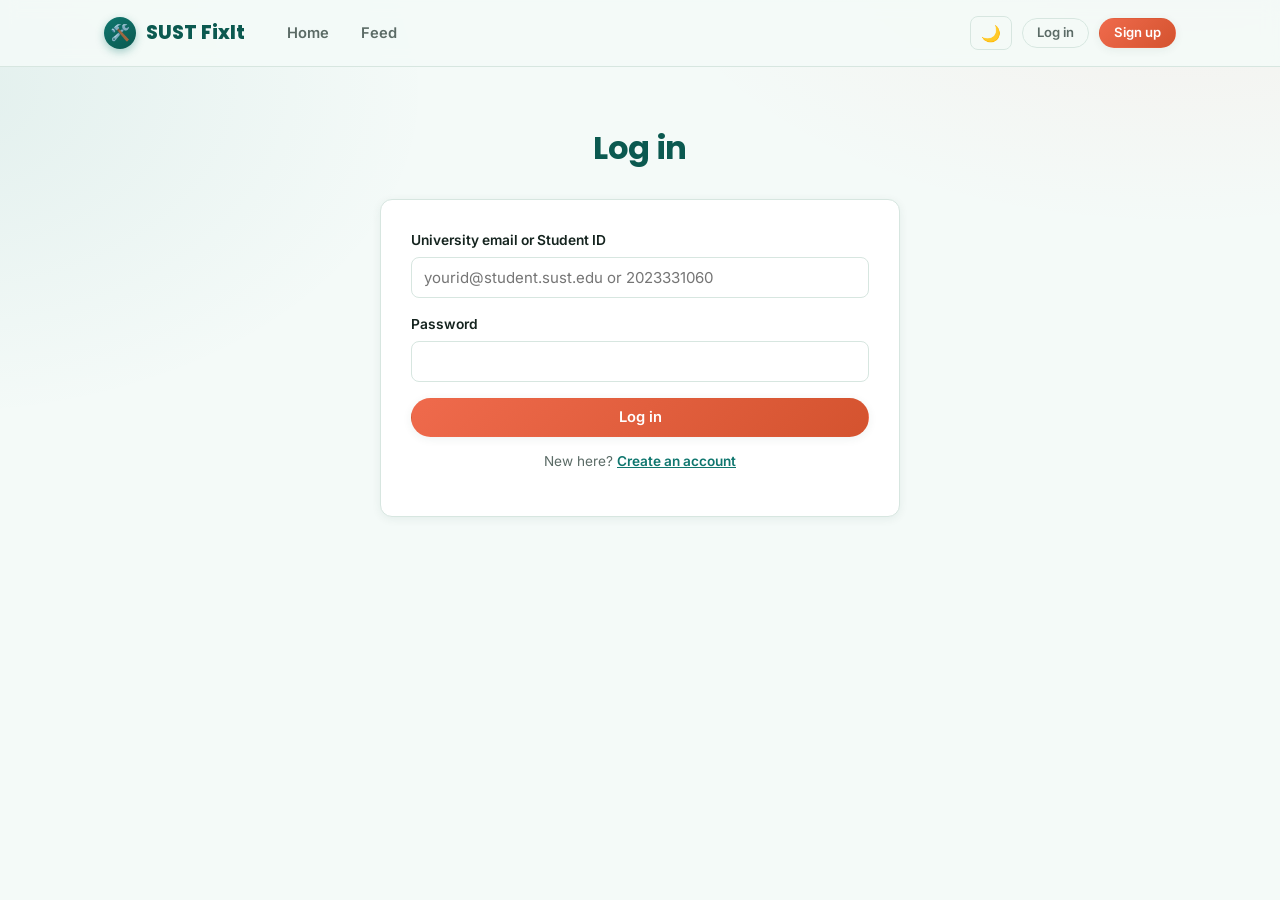
==== frontend/admin.html @ 03e31d09 "Initial commit: SUST FixIt" ====
<!doctype html>
<html lang="en">
<head>
<meta charset="utf-8">
<meta name="viewport" content="width=device-width, initial-scale=1">
<title>Admin Command Center — SUST FixIt</title>
<link rel="stylesheet" href="css/style.css">
</head>
<body>
<header class="topbar"><div id="nav-slot"></div></header>

<div class="wrap" style="padding-top:32px">
  <div class="section-head"><h2>Admin Command Center & Incident Analytics</h2></div>

  <div class="kpis" id="kpis">
    <div class="cell"><div class="n">—</div><div class="l">Total Incidents</div></div>
    <div class="cell"><div class="n">—</div><div class="l">Reported (New)</div></div>
    <div class="cell"><div class="n">—</div><div class="l">Verified</div></div>
    <div class="cell"><div class="n">—</div><div class="l">In Progress</div></div>
    <div class="cell"><div class="n">—</div><div class="l">Resolved</div></div>
  </div>

  <!-- Recharts-Style Interactive Analytics Grid -->
  <div style="display:grid; grid-template-columns:repeat(auto-fit, minmax(320px, 1fr)); gap:18px; margin-bottom:26px;">
    <!-- Category Breakdown Chart -->
    <div style="background:var(--white); border:1px solid var(--line); border-radius:var(--radius); padding:20px; box-shadow:var(--shadow);">
      <h3 style="margin:0 0 14px; font-size:1rem; color:var(--teal-deep);">📊 Incident Distribution by Category</h3>
      <div id="chart-cat-container" style="display:flex; align-items:center; gap:20px; flex-wrap:wrap;">
        <svg id="donut-chart" width="130" height="130" viewBox="0 0 42 42" style="transform:rotate(-90deg);"></svg>
        <div id="donut-legend" style="flex:1; display:flex; flex-direction:column; gap:6px; font-size:0.82rem;"></div>
      </div>
    </div>

    <!-- Status Pipeline & Resolution Velocity -->
    <div style="background:var(--white); border:1px solid var(--line); border-radius:var(--radius); padding:20px; box-shadow:var(--shadow);">
      <h3 style="margin:0 0 14px; font-size:1rem; color:var(--teal-deep);">⚡ Incident Resolution Pipeline</h3>
      <div id="pipeline-bars" style="display:flex; flex-direction:column; gap:12px; font-size:0.84rem;"></div>
    </div>
  </div>

  <div class="filters">
    <select id="f-status">
      <option value="">All statuses</option>
      <option value="reported">Reported</option>
      <option value="verified">Verified</option>
      <option value="in_progress">In progress</option>
      <option value="resolved">Resolved</option>
    </select>
    <select id="f-sort">
      <option value="priority">Sort: Highest priority 🔥</option>
      <option value="upvotes">Sort: Most upvoted ▲</option>
      <option value="new">Sort: Newest 🕒</option>
    </select>
    <input type="text" id="f-q" placeholder="Search title, asset tag, or room…">
  </div>

  <div class="table-wrap">
    <table>
      <thead><tr>
        <th>Problem & Severity</th><th>Facility & Tag</th><th>Category</th><th>Priority</th><th>Upvotes</th><th>Status</th><th>Reported</th><th>Action</th>
      </tr></thead>
      <tbody id="tbody"><tr><td colspan="8">Loading incidents…</td></tr></tbody>
    </table>
  </div>
</div>

<div class="modal-backdrop hidden" id="modal">
  <div class="modal">
    <h3 id="modal-title">Update Incident Status</h3>
    <p class="hint" id="modal-hint"></p>
    <form id="modal-form">
      <div class="field">
        <label for="modal-status">New status</label>
        <select id="modal-status">
          <option value="verified">Verified</option>
          <option value="in_progress">In progress</option>
          <option value="resolved">Resolved</option>
        </select>
      </div>
      <div class="field" id="photo-field">
        <label for="modal-photo">After resolution photo (optional)</label>
        <input type="file" id="modal-photo" accept="image/png,image/jpeg,image/gif,image/webp">
      </div>
      <div id="modal-alert"></div>
      <div style="display:flex; gap:10px">
        <button type="button" class="btn btn-ghost btn-block" id="modal-cancel">Cancel</button>
        <button type="submit" class="btn btn-primary btn-block">Save Status</button>
      </div>
    </form>
  </div>
</div>

<script src="js/api.js"></script>
<script src="js/feed-card.js"></script>
<script>
requireAdmin();
renderNav('admin.html');

let currentReportId = null;

async function loadKpis(){
  const s = await API.get('/api/stats');
  const cells = document.querySelectorAll('#kpis .n');
  cells[0].textContent = s.total;
  cells[1].textContent = s.by_status.reported || 0;
  cells[2].textContent = s.by_status.verified || 0;
  cells[3].textContent = s.by_status.in_progress || 0;
  cells[4].textContent = s.by_status.resolved || 0;

  // Donut chart calculation
  const donut = document.getElementById('donut-chart');
  const legend = document.getElementById('donut-legend');
  const catColors = {
    'Electrical': '#d9a017',
    'Furniture': '#a9713f',
    'Plumbing': '#1f9ea0',
    'Infrastructure': '#6f7680',
    'Cleanliness': '#3fa772'
  };

  let totalCats = 0;
  for (const k in s.by_category) totalCats += s.by_category[k];
  if (totalCats === 0) totalCats = 1;

  let offset = 0;
  let circlesHtml = '<circle cx="21" cy="21" r="15.915" fill="transparent" stroke="var(--paper-2)" stroke-width="6"/>';
  let legendHtml = '';

  for (const c in s.by_category) {
    const count = s.by_category[c] || 0;
    const pct = Math.round((count / totalCats) * 100);
    const color = catColors[c] || '#0f766e';
    if (count > 0) {
      circlesHtml += `<circle cx="21" cy="21" r="15.915" fill="transparent" stroke="${color}" stroke-width="6" stroke-dasharray="${pct} ${100 - pct}" stroke-dashoffset="${100 - offset}"/>`;
      offset += pct;
    }
    legendHtml += `
      <div style="display:flex; justify-content:space-between; align-items:center;">
        <span style="display:flex; align-items:center; gap:6px;">
          <span style="width:10px; height:10px; border-radius:50%; background:${color};"></span>
          ${escapeHtml(c)}
        </span>
        <b>${count} (${pct}%)</b>
      </div>`;
  }
  donut.innerHTML = circlesHtml;
  legend.innerHTML = legendHtml;

  // Pipeline bars
  const pipe = document.getElementById('pipeline-bars');
  const pipeSteps = [
    { label: 'Reported (Pending)', count: s.by_status.reported || 0, color: 'var(--st-reported)' },
    { label: 'Verified', count: s.by_status.verified || 0, color: 'var(--st-verified)' },
    { label: 'In Progress (SLA Active)', count: s.by_status.in_progress || 0, color: 'var(--st-progress)' },
    { label: 'Resolved (Closed)', count: s.by_status.resolved || 0, color: 'var(--st-resolved)' },
  ];
  const maxPipe = Math.max(...pipeSteps.map(p => p.count), 1);
  pipe.innerHTML = pipeSteps.map(p => `
    <div>
      <div style="display:flex; justify-content:space-between; margin-bottom:4px;">
        <span>${p.label}</span>
        <b>${p.count}</b>
      </div>
      <div style="height:9px; border-radius:4px; background:var(--paper-2); overflow:hidden;">
        <div style="height:100%; width:${Math.round((p.count / maxPipe) * 100)}%; background:${p.color}; border-radius:4px; transition:width .4s ease;"></div>
      </div>
    </div>
  `).join('');
}

function row(r){
  const pri = r.priority_score || 0;
  const priClass = pri >= 100 ? 'pri-high' : pri >= 50 ? 'pri-med' : 'pri-normal';
  const sevBadge = r.severity === 'CRITICAL'
    ? '<span class="badge-severity sev-critical">🚨 CRIT</span>'
    : r.severity === 'HIGH'
    ? '<span class="badge-severity sev-high">⚠️ HIGH</span>'
    : '';

  return `<tr data-id="${r.id}">
    <td class="title-cell">
      <div style="display:flex; align-items:center; gap:6px; flex-wrap:wrap;">
        ${sevBadge}
        <span>${escapeHtml(r.title)}</span>
      </div>
      <div class="hint">${escapeHtml(r.location)}</div>
    </td>
    <td>
      <div><b>${escapeHtml(r.building)}</b></div>
      <span class="asset-tag" style="font-size:0.68rem;">${escapeHtml(r.asset_tag || ('SUST-ID-' + r.id))}</span>
    </td>
    <td><span class="cat-chip-sm" style="--cat-color:${categoryMeta(r.category).color}">${categoryMeta(r.category).icon} ${escapeHtml(r.category)}</span></td>
    <td><span class="badge-priority ${priClass}">🔥 ${pri}</span></td>
    <td><strong>${r.upvote_count}</strong></td>
    <td><span class="status-${r.status}">${STATUS_LABEL[r.status]}</span></td>
    <td>${timeAgo(r.created_at)}</td>
    <td>
      <div style="display:flex; gap:6px; align-items:center;">
        <button class="btn btn-sm btn-ghost" onclick="openIssueModal(${r.id})">Details</button>
        ${r.status === 'resolved' ? '<span class="hint">Resolved</span>' : `<button class="btn btn-sm btn-primary" data-open="${r.id}">Update</button>`}
      </div>
    </td>
  </tr>`;
}

async function loadTable(){
  const tbody = document.getElementById('tbody');
  const params = new URLSearchParams({
    sort: document.getElementById('f-sort').value,
    limit: 50,
  });
  const status = document.getElementById('f-status').value;
  const q = document.getElementById('f-q').value.trim();
  if (status) params.set('status', status);
  if (q) params.set('q', q);
  try {
    const { reports } = await API.get('/api/reports?' + params.toString());
    tbody.innerHTML = reports.length ? reports.map(row).join('') : '<tr><td colspan="8">No incident reports match.</td></tr>';
    tbody.querySelectorAll('[data-open]').forEach(btn =>
      btn.addEventListener('click', () => openModal(btn.dataset.open)));
  } catch (e) {
    tbody.innerHTML = `<tr><td colspan="8">Could not load: ${escapeHtml(e.message)}</td></tr>`;
  }
}

function openModal(id){
  currentReportId = id;
  document.getElementById('modal-alert').innerHTML = '';
  document.getElementById('modal-photo').value = '';
  document.getElementById('modal-status').value = 'verified';
  togglePhotoField();
  document.getElementById('modal').classList.remove('hidden');
}
function closeModal(){ document.getElementById('modal').classList.add('hidden'); currentReportId = null; }
document.getElementById('modal-cancel').addEventListener('click', closeModal);

function togglePhotoField(){
  const isResolve = document.getElementById('modal-status').value === 'resolved';
  document.getElementById('modal-hint').textContent = isResolve
    ? 'Upload proof that maintenance fixed this asset. Students see this as the official "After Photo".'
    : 'Move this incident report to the next operational triage stage.';
  document.getElementById('photo-field').style.display = isResolve ? 'block' : 'none';
}
document.getElementById('modal-status').addEventListener('change', togglePhotoField);

document.getElementById('modal-form').addEventListener('submit', async (e) => {
  e.preventDefault();
  const status = document.getElementById('modal-status').value;
  const file = document.getElementById('modal-photo').files[0];
  const alertSlot = document.getElementById('modal-alert');
  const fd = new FormData();
  fd.set('status', status);
  if (file) fd.set('resolved_image', file);
  try {
    await API.postForm(`/api/admin/reports/${currentReportId}/status`, fd, 'PATCH');
    closeModal();
    loadTable();
    loadKpis();
    showToast('Status updated to ' + STATUS_LABEL[status], 'success');
  } catch (err) {
    alertSlot.innerHTML = `<div class="alert alert-error">${escapeHtml(err.message)}</div>`;
  }
});

['f-status','f-sort'].forEach(id => document.getElementById(id).addEventListener('change', loadTable));
let qTimer;
document.getElementById('f-q').addEventListener('input', () => { clearTimeout(qTimer); qTimer = setTimeout(loadTable, 350); });

loadKpis();
loadTable();
</script>
</body>
</html>
---- frontend/css/style.css ----
/* ============================================================
   SUST FixIt — visual identity ("Campus Fresh")
   A warmer, rounder refresh: deep teal for trust and structure,
   a coral accent for action, and a soft mint-tinted paper
   background so the whole site feels alive rather than official
   paperwork. Category colour-coding is a first-class idea here —
   every report carries its category's colour and icon wherever
   it appears, so the feed reads at a glance before you read a
   single word.
   Typeface: Poppins for headings (round, friendly, modern) +
   Inter for body/UI text.
   ============================================================ */

@import url('https://fonts.googleapis.com/css2?family=Poppins:wght@500;600;700;800&family=Inter:wght@400;500;600;700&display=swap');

:root{
  --ink:        #15241f;
  --paper:      #f4faf8;
  --paper-2:    #e8f3ef;
  --line:       #d7e6e0;
  --muted:      #5b6b66;
  --teal:       #0f766e;
  --teal-deep:  #0b5950;
  --teal-pale:  #e3f3f0;
  --coral:      #ef6a4c;
  --coral-deep: #d4532f;
  --white:      #ffffff;

  /* status colours — distinct from category colours below */
  --st-reported: #e2583b;
  --st-verified: #2f6fed;
  --st-progress: #cf8a1a;
  --st-resolved: #1f9d6e;

  /* category colours + icons, mirrored in js/api.js CATEGORY_META */
  --cat-electrical: #d9a017;
  --cat-furniture:  #a9713f;
  --cat-plumbing:   #1f9ea0;
  --cat-infra:      #6f7680;
  --cat-clean:      #3fa772;

  --font-head: 'Poppins', 'Segoe UI', sans-serif;
  --font-body: 'Inter', 'Segoe UI', sans-serif;

  --radius: 12px;
  --radius-sm: 8px;
  --shadow: 0 2px 10px rgba(15,70,62,.07);
  --shadow-lift: 0 14px 28px rgba(15,70,62,.14);
}

*,*::before,*::after{ box-sizing:border-box; }
html{ scroll-behavior:smooth; }
body{
  margin:0;
  background:
    radial-gradient(900px 500px at 92% -8%, rgba(239,106,76,.07), transparent 60%),
    radial-gradient(900px 600px at -5% 10%, rgba(15,118,110,.08), transparent 55%),
    var(--paper);
  color:var(--ink);
  font-family:var(--font-body);
  font-size:16px;
  line-height:1.55;
  -webkit-font-smoothing:antialiased;
  min-height:100vh;
}
h1,h2,h3,h4{
  font-family:var(--font-head);
  margin:0 0 .4em;
  font-weight:700;
  letter-spacing:-0.01em;
  color:var(--ink);
}
a{ color:inherit; }
button{ font-family:inherit; }
img{ max-width:100%; display:block; }

.wrap{ max-width:1120px; margin:0 auto; padding:0 24px; }

/* ---------- topbar ---------- */
.topbar{
  position:sticky; top:0; z-index:40;
  background:rgba(244,250,248,.92); backdrop-filter:blur(8px);
  border-bottom:1px solid var(--line);
}
.topbar .wrap{
  display:flex; align-items:center; gap:28px;
  height:66px;
}
.brand{
  display:flex; align-items:center; gap:10px;
  font-family:var(--font-head); font-weight:800; font-size:1.18rem;
  text-decoration:none; white-space:nowrap; color:var(--teal-deep);
}
.brand .mark{
  width:32px; height:32px; border-radius:50%;
  background:linear-gradient(145deg, var(--teal), var(--teal-deep));
  display:flex; align-items:center; justify-content:center;
  font-size:16px; box-shadow:0 3px 8px rgba(15,118,110,.35);
}
.nav{ display:flex; gap:4px; flex:1; }
.nav a{
  text-decoration:none; font-weight:600; font-size:.92rem;
  color:var(--muted); padding:8px 14px; border-radius:20px;
  transition:background .12s ease, color .12s ease;
}
.nav a.active, .nav a:hover{ color:var(--teal-deep); background:var(--teal-pale); }
.nav-right{ display:flex; align-items:center; gap:10px; }
.user-chip{
  font-size:.85rem; color:var(--muted); padding:6px 10px;
}
.user-chip b{ color:var(--ink); }

/* ---------- buttons ---------- */
.btn{
  display:inline-flex; align-items:center; justify-content:center; gap:8px;
  border:1.5px solid transparent; border-radius:30px;
  background:var(--white); color:var(--ink);
  font-weight:600; font-size:.92rem; padding:11px 20px;
  cursor:pointer; text-decoration:none; line-height:1;
  transition:transform .1s ease, box-shadow .15s ease;
  box-shadow:var(--shadow);
}
.btn:hover{ transform:translateY(-1px); box-shadow:var(--shadow-lift); }
.btn:active{ transform:translateY(0); }
.btn:disabled{ opacity:.5; cursor:not-allowed; transform:none; box-shadow:none; }
.btn-primary{ background:linear-gradient(135deg, var(--coral), var(--coral-deep)); color:var(--white); }
.btn-amber{ background:linear-gradient(135deg, var(--coral), var(--coral-deep)); color:var(--white); }
.btn-danger{ background:var(--white); color:var(--st-reported); border-color:#f3cfc4; }
.btn-ghost{ background:transparent; border-color:var(--line); color:var(--muted); box-shadow:none; }
.btn-ghost:hover{ background:var(--white); }
.btn-sm{ padding:7px 14px; font-size:.82rem; }
.btn-block{ width:100%; }

/* ---------- hero ---------- */
.hero{
  position:relative; overflow:hidden;
  background:linear-gradient(180deg, var(--teal-pale) 0%, var(--paper) 100%);
  padding:68px 0 52px;
}
.hero::before{
  content:""; position:absolute; top:-120px; right:-80px; width:360px; height:360px;
  border-radius:50%; background:radial-gradient(circle, rgba(239,106,76,.18), transparent 70%);
}
.hero .wrap{ position:relative; display:grid; grid-template-columns:1.2fr .8fr; gap:40px; align-items:end; }
.hero h1{
  font-size:clamp(2.2rem, 4vw, 3.2rem);
  line-height:1.08; color:var(--teal-deep);
}
.hero .kicker{
  display:inline-block; font-family:var(--font-head); font-weight:600;
  font-size:.78rem; letter-spacing:.04em; color:var(--coral-deep);
  background:var(--white); border:1px solid #fbd9cc; border-radius:20px;
  padding:6px 14px; margin-bottom:18px;
}
.hero p.lede{ font-size:1.07rem; color:var(--muted); max-width:46ch; margin:14px 0 28px; }
.hero .cta-row{ display:flex; gap:12px; flex-wrap:wrap; }
.hero-stats{
  display:grid; grid-template-columns:1fr 1fr; gap:14px;
}
.hero-stats .cell{
  background:var(--white); border-radius:var(--radius); padding:20px 18px;
  box-shadow:var(--shadow); border:1px solid var(--line);
}
.hero-stats .cell .n{ font-family:var(--font-head); font-size:2.1rem; font-weight:800; color:var(--teal-deep); }
.hero-stats .cell .l{ font-size:.78rem; color:var(--muted); text-transform:uppercase; letter-spacing:.04em; margin-top:2px; }

@media (max-width:760px){
  .hero .wrap{ grid-template-columns:1fr; }
}

/* ---------- section headings ---------- */
.section-head{
  display:flex; align-items:center; justify-content:space-between; gap:16px;
  flex-wrap:wrap; margin:40px 0 18px;
}
.section-head h2{ font-size:1.35rem; color:var(--teal-deep); }

/* ---------- category browse (landing page) ---------- */
.cat-grid{
  display:grid; grid-template-columns:repeat(auto-fit, minmax(150px,1fr));
  gap:14px;
}
.cat-tile{
  display:flex; flex-direction:column; align-items:flex-start; gap:8px;
  background:var(--white); border:1px solid var(--line); border-radius:var(--radius);
  padding:18px 16px; text-decoration:none; color:var(--ink);
  border-top:4px solid var(--cat-color, var(--teal));
  box-shadow:var(--shadow); transition:transform .12s ease, box-shadow .12s ease;
}
.cat-tile:hover{ transform:translateY(-3px); box-shadow:var(--shadow-lift); }
.cat-tile .ic{ font-size:1.6rem; }
.cat-tile .name{ font-weight:700; font-size:.95rem; }
.cat-tile .count{ font-size:.78rem; color:var(--muted); }

/* ---------- category pills (feed quick filter) ---------- */
.cat-pills{ display:flex; gap:8px; flex-wrap:wrap; margin-bottom:18px; }
.cat-pill{
  display:inline-flex; align-items:center; gap:6px;
  border:1.5px solid var(--line); border-radius:30px; background:var(--white);
  padding:7px 14px; font-size:.85rem; font-weight:600; color:var(--muted);
  cursor:pointer; text-decoration:none; transition:all .12s ease;
}
.cat-pill .ic{ font-size:1em; }
.cat-pill:hover{ border-color:var(--cat-color, var(--teal)); color:var(--ink); }
.cat-pill.active{
  background:var(--cat-color, var(--teal)); border-color:var(--cat-color, var(--teal)); color:var(--white);
}

/* ---------- filter bar ---------- */
.filters{
  display:flex; gap:10px; flex-wrap:wrap; align-items:center;
  padding:14px 16px; border-radius:var(--radius);
  background:var(--white); border:1px solid var(--line);
  margin-bottom:22px; box-shadow:var(--shadow);
}
.filters select, .filters input[type=text]{
  border:1.5px solid var(--line); border-radius:var(--radius-sm);
  padding:8px 10px; font-size:.86rem; background:var(--paper); color:var(--ink);
}
.filters input[type=text]{ min-width:200px; flex:1; }
.filters .spacer{ flex:1; }

/* ---------- report cards ---------- */
.report-grid{
  display:grid; grid-template-columns:repeat(auto-fill, minmax(280px,1fr));
  gap:20px;
}
.card{
  background:var(--white); border:1px solid var(--line); border-radius:var(--radius);
  overflow:hidden; display:flex; flex-direction:column;
  box-shadow:var(--shadow);
  border-left:4px solid var(--cat-color, var(--teal));
  transition:transform .15s ease, box-shadow .15s ease;
}
.card:hover{ transform:translateY(-3px); box-shadow:var(--shadow-lift); }
.card .thumb{
  aspect-ratio:16/10; background:var(--paper-2) center/cover no-repeat;
  position:relative;
}
.card .thumb.thumb-empty{
  display:flex; align-items:center; justify-content:center;
  background:linear-gradient(145deg, var(--cat-color-pale, var(--teal-pale)), var(--paper-2));
}
.thumb-empty-inner{
  display:flex; flex-direction:column; align-items:center; gap:6px;
  color:var(--muted); font-size:.78rem; font-weight:600;
}
.thumb-empty-inner .ic{ font-size:2.1rem; line-height:1; }
.card .thumb .status-tag{
  position:absolute; top:10px; left:10px;
  font-family:var(--font-head); font-size:.68rem; font-weight:700;
  text-transform:uppercase; letter-spacing:.03em;
  padding:5px 11px; border-radius:20px;
  background:var(--white); box-shadow:0 1px 4px rgba(0,0,0,.12);
}
.card .body{ padding:14px 16px 16px; display:flex; flex-direction:column; gap:6px; flex:1; }
.card h3{ font-size:1.02rem; line-height:1.3; }
.card .meta{
  font-size:.8rem; color:var(--muted); display:flex; gap:6px; flex-wrap:wrap; align-items:center;
}
.card .meta .cat-chip{
  display:inline-flex; align-items:center; gap:4px; font-weight:700; color:var(--cat-color, var(--teal));
}
.card .meta .dot::before{ content:"•"; margin:0 4px; opacity:.6; }
.card .desc{ font-size:.86rem; color:var(--muted); flex:1; }
.card .foot{
  display:flex; align-items:center; justify-content:space-between; gap:10px;
  margin-top:8px; padding-top:10px; border-top:1px dashed var(--line);
}
.upvote-btn{
  display:flex; align-items:center; gap:6px;
  border:1.5px solid var(--line); border-radius:20px; background:var(--white);
  padding:6px 13px; font-weight:700; font-size:.85rem; cursor:pointer;
  color:var(--ink); transition:all .12s ease;
}
.upvote-btn .tri{ font-size:.75em; color:var(--teal); }
.upvote-btn.voted{ background:var(--coral); border-color:var(--coral); color:var(--white); }
.upvote-btn.voted .tri{ color:var(--white); }
.upvote-btn:disabled{ opacity:.55; cursor:not-allowed; }

/* status colours (shared) */
.status-reported     { color:var(--st-reported); }
.status-verified      { color:var(--st-verified); }
.status-in_progress   { color:var(--st-progress); }
.status-resolved      { color:var(--st-resolved); }
.tag-reported     { color:var(--st-reported); }
.tag-verified     { color:var(--st-verified); }
.tag-in_progress  { color:var(--st-progress); }
.tag-resolved     { color:var(--st-resolved); }

/* ---------- empty state ---------- */
.empty{
  text-align:center; padding:60px 20px; color:var(--muted);
  border:1.5px dashed var(--line); border-radius:var(--radius); background:var(--white);
}

/* ---------- forms ---------- */
.panel{
  background:var(--white); border:1px solid var(--line); border-radius:var(--radius);
  padding:30px; max-width:520px; margin:0 auto; box-shadow:var(--shadow);
}
.panel.wide{ max-width:720px; }
.field{ margin-bottom:16px; }
.field label{ display:block; font-weight:600; font-size:.86rem; margin-bottom:6px; }
.field .hint{ font-size:.78rem; color:var(--muted); margin-top:4px; }
.field input[type=text], .field input[type=email], .field input[type=password],
.field textarea, .field select{
  width:100%; border:1.5px solid var(--line); border-radius:var(--radius-sm);
  padding:10px 12px; font-size:.94rem; background:var(--white); color:var(--ink);
  font-family:inherit;
}
.field input:focus, .field textarea:focus, .field select:focus{
  outline:2px solid var(--teal); outline-offset:1px; border-color:var(--teal);
}
.field textarea{ resize:vertical; min-height:100px; }
.grid-2{ display:grid; grid-template-columns:1fr 1fr; gap:14px; }
@media (max-width:560px){ .grid-2{ grid-template-columns:1fr; } }

.dropzone{
  border:2px dashed var(--line); border-radius:var(--radius);
  padding:22px; text-align:center; cursor:pointer; background:var(--paper);
}
.dropzone.has-file{ border-style:solid; border-color:var(--teal); background:var(--teal-pale); }
.dropzone img{ max-height:180px; margin:0 auto 10px; border:1px solid var(--line); border-radius:var(--radius-sm); }
.dropzone .cta{ font-weight:600; color:var(--teal-deep); }
.dropzone input{ display:none; }

.checkline{ display:flex; align-items:center; gap:8px; font-size:.88rem; }

.alert{
  border:1.5px solid transparent; border-radius:var(--radius-sm);
  padding:11px 15px; font-size:.88rem; margin-bottom:16px;
}
.alert-error{ background:#fdeae4; border-color:#f6c3ae; color:var(--coral-deep); }
.alert-ok{ background:#e3f6ec; border-color:#a9e2c4; color:var(--st-resolved); }
.alert-info{ background:var(--teal-pale); color:var(--teal-deep); }

.similar-box{
  border:1.5px dashed var(--coral); border-radius:var(--radius);
  background:#fef4ef; padding:14px 16px; margin-bottom:16px; font-size:.86rem;
}
.similar-box .row{ display:flex; justify-content:space-between; align-items:center; gap:10px; padding:7px 0; }
.similar-box .row + .row{ border-top:1px solid #f6ddcd; }

/* ---------- dashboard/timeline ---------- */
.timeline{ display:flex; gap:0; margin:12px 0; }
.timeline .step{
  flex:1; text-align:center; font-size:.72rem; font-weight:700; text-transform:uppercase;
  letter-spacing:.03em; color:var(--line); position:relative; padding-top:20px;
}
.timeline .step::before{
  content:""; position:absolute; top:5px; left:50%; transform:translateX(-50%);
  width:11px; height:11px; border-radius:50%; background:var(--white); border:2px solid var(--line);
}
.timeline .step.done{ color:var(--teal-deep); }
.timeline .step.done::before{ background:var(--teal); border-color:var(--teal); }
.timeline .step::after{
  content:""; position:absolute; top:10px; left:calc(50% + 8px); right:calc(-50% + 8px);
  height:2px; background:var(--line);
}
.timeline .step:last-child::after{ display:none; }
.timeline .step.done::after{ background:var(--teal); }

/* ---------- admin table ---------- */
.table-wrap{ overflow-x:auto; border:1px solid var(--line); border-radius:var(--radius); background:var(--white); box-shadow:var(--shadow); }
table{ width:100%; border-collapse:collapse; font-size:.88rem; background:var(--white); }
th,td{ text-align:left; padding:11px 14px; border-bottom:1px solid var(--line); white-space:nowrap; }
th{ font-family:var(--font-head); font-size:.72rem; text-transform:uppercase; letter-spacing:.03em; color:var(--muted); background:var(--paper-2); }
tr:last-child td{ border-bottom:none; }
td.title-cell{ white-space:normal; max-width:260px; font-weight:600; }
.cat-chip-sm{ display:inline-flex; align-items:center; gap:5px; font-weight:600; color:var(--cat-color, var(--teal)); }
.kpis{ display:grid; grid-template-columns:repeat(auto-fit,minmax(140px,1fr)); gap:14px; margin-bottom:26px; }
.kpis .cell{ background:var(--white); border:1px solid var(--line); border-radius:var(--radius); padding:18px; box-shadow:var(--shadow); }
.kpis .n{ font-family:var(--font-head); font-size:1.8rem; font-weight:800; color:var(--teal-deep); }
.kpis .l{ font-size:.75rem; color:var(--muted); text-transform:uppercase; }

footer.site{
  margin-top:64px; padding:30px 0; border-top:1px solid var(--line);
  color:var(--teal-deep); font-size:.92rem; font-weight:600; text-align:center;
  background:var(--teal-pale);
}

.center-page{ padding:56px 0 80px; }
.page-title{ text-align:center; margin-bottom:26px; color:var(--teal-deep); }
.small-link{ font-size:.85rem; text-align:center; margin-top:14px; color:var(--muted); }
.small-link a{ font-weight:600; text-decoration:underline; color:var(--teal); }

.modal-backdrop{
  position:fixed; inset:0; background:rgba(21,36,31,.5); z-index:100;
  display:flex; align-items:center; justify-content:center; padding:20px;
}
.modal{ background:var(--white); border:1px solid var(--line); border-radius:var(--radius); padding:26px; max-width:480px; width:100%; box-shadow:var(--shadow-lift); }
.hidden{ display:none !important; }

/* ---------- Toast notifications ---------- */
.toast-container{
  position:fixed; bottom:24px; right:24px; z-index:999;
  display:flex; flex-direction:column; gap:10px; pointer-events:none;
}
.toast{
  background:var(--ink); color:var(--white); border-radius:var(--radius-sm);
  padding:12px 18px; font-size:.9rem; font-weight:500;
  box-shadow:var(--shadow-lift); display:flex; align-items:center; gap:10px;
  transform:translateY(20px); opacity:0; transition:all .25s cubic-bezier(.16,1,.3,1);
  pointer-events:auto; max-width:360px;
}
.toast.show{ transform:translateY(0); opacity:1; }
.toast-success{ background:#105c54; border-left:4px solid #1f9d6e; }
.toast-error{ background:#471913; border-left:4px solid var(--coral); }
.toast-info{ background:#1c2d28; border-left:4px solid var(--teal); }
.toast-ic{ font-weight:700; font-size:1.05rem; }

/* ---------- Large Issue Details Modal ---------- */
.modal.modal-lg{
  max-width:720px; width:100%; max-height:90vh; overflow-y:auto;
  border-top:4px solid var(--cat-color, var(--teal));
}
.modal-head{ display:flex; justify-content:space-between; align-items:center; }
.modal-close{ font-size:1.2rem; cursor:pointer; line-height:1; }

.modal-timeline{
  background:var(--paper); border:1px solid var(--line); border-radius:var(--radius-sm);
  padding:12px 16px; margin:16px 0 20px;
}

/* ---------- Before & After Grid ---------- */
.before-after-grid{
  display:grid; grid-template-columns:1fr 1fr; gap:14px; margin:16px 0;
}
@media (max-width: 600px){
  .before-after-grid{ grid-template-columns:1fr; }
}
.before-after-card{
  background:var(--paper); border:1px solid var(--line); border-radius:var(--radius-sm);
  overflow:hidden; display:flex; flex-direction:column;
}
.ba-label{
  font-size:.78rem; font-weight:700; text-transform:uppercase; letter-spacing:.04em;
  padding:8px 12px; border-bottom:1px solid var(--line);
}
.label-before{ background:#fff3ed; color:var(--coral-deep); border-bottom-color:#fbd8c7; }
.label-after{ background:#e5f7ee; color:#137952; border-bottom-color:#bfe9d2; }
.ba-view{
  height:190px; background:#eef4f1; display:flex; align-items:center; justify-content:center;
  overflow:hidden;
}
.ba-img{
  width:100%; height:100%; object-fit:cover; display:block;
}
.ba-placeholder{
  display:flex; flex-direction:column; align-items:center; justify-content:center;
  gap:8px; padding:20px; text-align:center; color:var(--muted); font-size:.82rem;
}
.ba-placeholder .ic{ font-size:1.8rem; opacity:.75; }
.ba-placeholder.pending{ background:#fdfaf3; color:#9c6f19; }

#remove-photo-btn{ cursor:pointer; }

/* ---------- Dark Theme ---------- */
[data-theme="dark"] {
  --ink:        #e2e8f0;
  --paper:      #0f172a;
  --paper-2:    #1e293b;
  --line:       #334155;
  --muted:      #94a3b8;
  --teal:       #14b8a6;
  --teal-deep:  #2dd4bf;
  --teal-pale:  #132e2b;
  --coral:      #f87171;
  --coral-deep: #ef4444;
  --white:      #1e293b;
  --shadow: 0 4px 14px rgba(0,0,0,.35);
  --shadow-lift: 0 16px 32px rgba(0,0,0,.45);
}
[data-theme="dark"] body {
  background:
    radial-gradient(900px 500px at 92% -8%, rgba(248,113,113,.06), transparent 60%),
    radial-gradient(900px 600px at -5% 10%, rgba(20,184,166,.07), transparent 55%),
    #0b1120;
}
[data-theme="dark"] .topbar { background: rgba(15,23,42,.92); }
[data-theme="dark"] .card,
[data-theme="dark"] .panel,
[data-theme="dark"] .modal,
[data-theme="dark"] .kpis .cell,
[data-theme="dark"] table,
[data-theme="dark"] .campus-map-box,
[data-theme="dark"] .hero-card {
  background: #1e293b; color: #e2e8f0; border-color: #334155;
}
[data-theme="dark"] th { background: #0f172a; color: #94a3b8; }
[data-theme="dark"] .similar-box { background: #2a1515; border-color: #ef4444; color: #fca5a5; }
[data-theme="dark"] .similar-box .row + .row { border-color: #451a1a; }
[data-theme="dark"] .modal-timeline { background: #0f172a; border-color: #334155; }
[data-theme="dark"] .zone-pill { background: #0f172a; border-color: #334155; }
[data-theme="dark"] .zone-pill.active { background: #132e2b; border-color: #14b8a6; }
[data-theme="dark"] .zone-title { color: #e2e8f0; }

/* ---------- Badges & Tags ---------- */
.badge-priority {
  display: inline-flex; align-items: center; gap: 4px;
  font-size: 0.74rem; font-weight: 700; padding: 2px 8px; border-radius: 999px;
  white-space: nowrap;
}
.pri-high { background: #fff1f2; color: #be123c; border: 1px solid #fecdd3; }
.pri-med { background: #fffbeb; color: #b45309; border: 1px solid #fde68a; }
.pri-normal { background: #f0fdf4; color: #15803d; border: 1px solid #bbf7d0; }

.badge-severity {
  display: inline-flex; align-items: center; gap: 4px;
  font-size: 0.7rem; font-weight: 800; text-transform: uppercase; letter-spacing: 0.05em;
  padding: 2px 7px; border-radius: 4px; white-space: nowrap;
}
.sev-critical {
  background: #dc2626; color: #fff; animation: pulseGlow 1.5s infinite;
}
@keyframes pulseGlow {
  0%, 100% { box-shadow: 0 0 0 0 rgba(220, 38, 38, 0.5); }
  50% { box-shadow: 0 0 0 6px rgba(220, 38, 38, 0); }
}
.sev-high { background: #f97316; color: #fff; }
.sev-medium { background: #e2e8f0; color: #475569; }

.asset-tag {
  font-family: monospace; font-size: 0.72rem; font-weight: 700; color: var(--muted);
  background: var(--paper-2); padding: 2px 6px; border-radius: 4px; border: 1px solid var(--line);
}

.sla-badge {
  display: inline-flex; align-items: center; gap: 4px; font-size: 0.72rem; font-weight: 600;
  color: #b45309; background: #fef3c7; border: 1px solid #fcd34d; padding: 2px 8px; border-radius: 999px;
}
.sla-badge.breached {
  color: #b91c1c; background: #fee2e2; border-color: #fca5a5; font-weight: 700;
}

/* ---------- Shimmer Loading Skeletons ---------- */
.skeleton-card {
  background: var(--white); border: 1px solid var(--line); border-radius: var(--radius);
  overflow: hidden; box-shadow: var(--shadow);
}
.skeleton-thumb {
  height: 180px; width: 100%;
  background: linear-gradient(90deg, var(--paper-2) 25%, var(--line) 50%, var(--paper-2) 75%);
  background-size: 200% 100%;
  animation: shimmer 1.5s infinite;
}
.skeleton-body { padding: 18px; display: flex; flex-direction: column; gap: 10px; }
.skeleton-line {
  height: 14px; border-radius: 4px;
  background: linear-gradient(90deg, var(--paper-2) 25%, var(--line) 50%, var(--paper-2) 75%);
  background-size: 200% 100%;
  animation: shimmer 1.5s infinite;
}
@keyframes shimmer {
  0% { background-position: 200% 0; }
  100% { background-position: -200% 0; }
}

/* ---------- FixIt Heroes Leaderboard ---------- */
.heroes-grid {
  display: grid; grid-template-columns: repeat(auto-fit, minmax(210px, 1fr)); gap: 16px; margin: 18px 0;
}
.hero-card {
  background: var(--white); border: 1px solid var(--line); border-radius: var(--radius);
  padding: 20px; text-align: center; box-shadow: var(--shadow); transition: transform .2s ease;
}
.hero-card:hover { transform: translateY(-4px); box-shadow: var(--shadow-lift); }
.hero-avatar {
  width: 52px; height: 52px; border-radius: 50%; margin: 0 auto 10px;
  background: linear-gradient(135deg, var(--teal), var(--teal-deep));
  color: #fff; font-size: 1.3rem; font-weight: 800; display: flex; align-items: center; justify-content: center;
}
.hero-name { font-weight: 700; font-size: 1.05rem; margin-bottom: 2px; }
.hero-dept { font-size: 0.8rem; color: var(--muted); margin-bottom: 8px; }
.hero-badge {
  display: inline-block; font-size: 0.75rem; font-weight: 700; padding: 2px 8px;
  border-radius: 999px; background: var(--teal-pale); color: var(--teal-deep);
}
.hero-pts { font-size: 0.88rem; font-weight: 700; margin-top: 10px; color: var(--coral-deep); }

/* ---------- Campus Map / Zone Selector ---------- */
.campus-map-box {
  background: var(--white); border: 1px solid var(--line); border-radius: var(--radius);
  padding: 22px; margin: 24px 0; box-shadow: var(--shadow);
}
.campus-zones {
  display: grid; grid-template-columns: repeat(auto-fill, minmax(170px, 1fr)); gap: 12px; margin-top: 14px;
}
.zone-pill {
  background: var(--paper-2); border: 1px solid var(--line); border-radius: var(--radius-sm);
  padding: 12px 14px; cursor: pointer; transition: all .2s; display: flex; flex-direction: column; gap: 4px;
}
.zone-pill:hover, .zone-pill.active {
  background: var(--teal-pale); border-color: var(--teal); transform: translateY(-2px);
}
.zone-title { font-weight: 600; font-size: 0.88rem; color: var(--ink); }
.zone-count { font-size: 0.76rem; color: var(--muted); display: flex; align-items: center; gap: 6px; }
.zone-dot { width: 8px; height: 8px; border-radius: 50%; background: var(--st-reported); }
.zone-dot.low { background: var(--st-resolved); }

/* ---------- Theme Switcher Button ---------- */
.theme-btn {
  background: transparent; border: 1px solid var(--line); border-radius: var(--radius-sm);
  padding: 6px 10px; cursor: pointer; font-size: 1rem; color: var(--ink); display: flex; align-items: center;
}
.theme-btn:hover { background: var(--paper-2); }
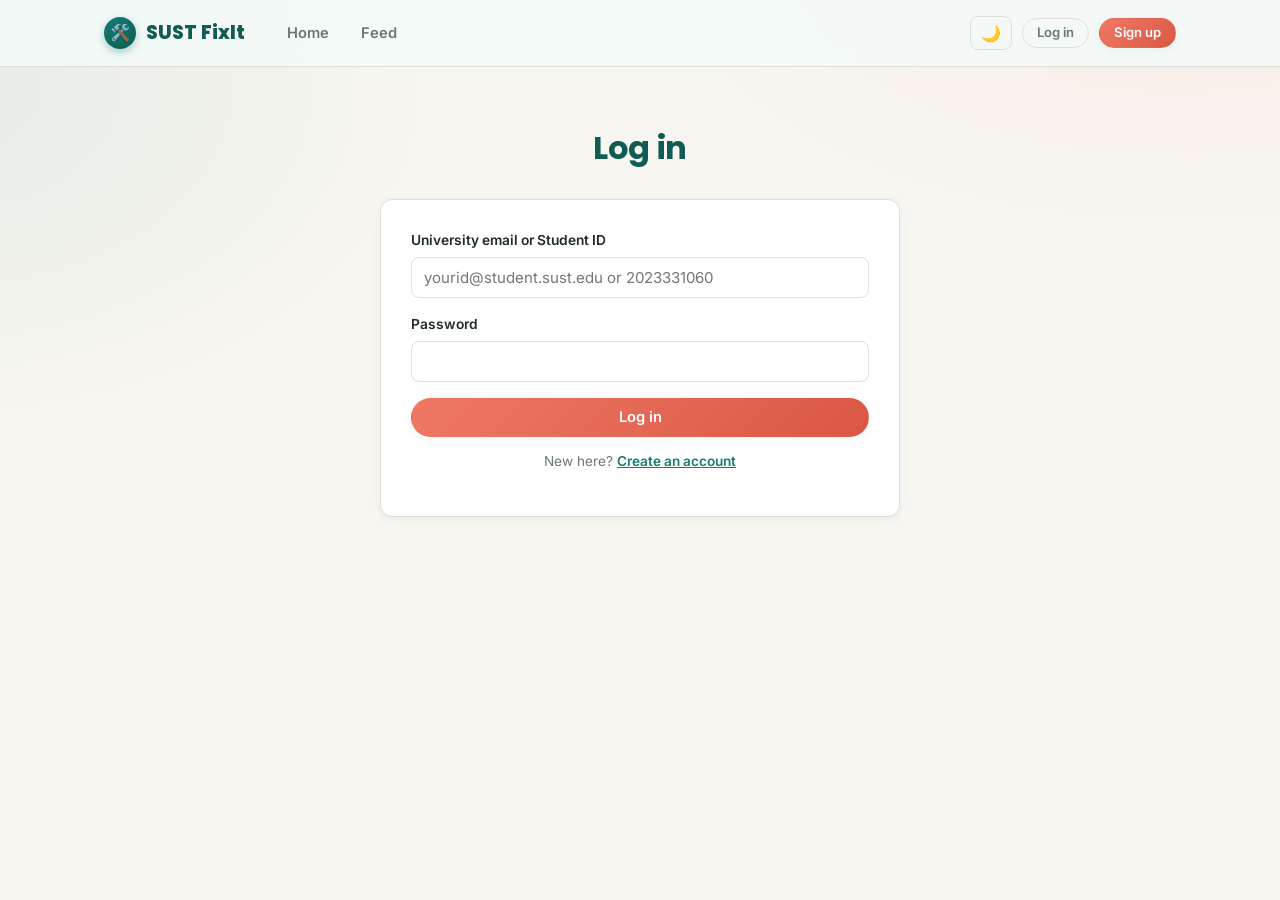
==== commit 0e551911: "Improve SUST FixIt reports, UI, and demo data" ====
--- a/frontend/admin.html
+++ b/frontend/admin.html
@@ -47,19 +47,18 @@
       <option value="resolved">Resolved</option>
     </select>
     <select id="f-sort">
-      <option value="priority">Sort: Highest priority 🔥</option>
       <option value="upvotes">Sort: Most upvoted ▲</option>
       <option value="new">Sort: Newest 🕒</option>
     </select>
-    <input type="text" id="f-q" placeholder="Search title, asset tag, or room…">
+    <input type="text" id="f-q" placeholder="Search title or location…">
   </div>
 
   <div class="table-wrap">
     <table>
       <thead><tr>
-        <th>Problem & Severity</th><th>Facility & Tag</th><th>Category</th><th>Priority</th><th>Upvotes</th><th>Status</th><th>Reported</th><th>Action</th>
+        <th>Problem</th><th>Facility / Location</th><th>Category</th><th>Upvotes</th><th>Status</th><th>Reported</th><th>Action</th>
       </tr></thead>
-      <tbody id="tbody"><tr><td colspan="8">Loading incidents…</td></tr></tbody>
+      <tbody id="tbody"><tr><td colspan="7">Loading incidents…</td></tr></tbody>
     </table>
   </div>
 </div>
@@ -111,11 +110,18 @@
   const donut = document.getElementById('donut-chart');
   const legend = document.getElementById('donut-legend');
   const catColors = {
-    'Electrical': '#d9a017',
-    'Furniture': '#a9713f',
-    'Plumbing': '#1f9ea0',
-    'Infrastructure': '#6f7680',
-    'Cleanliness': '#3fa772'
+    'Electrical': '#d97706',
+    'Food & Dining': '#e05d44',
+    'Wi-Fi & Internet': '#2563eb',
+    'Plumbing & Water': '#0d9488',
+    'Roads & Infrastructure': '#64748b',
+    'Furniture & Facilities': '#a16207',
+    'Cleanliness & Sanitation': '#16a34a',
+    'Other': '#7c3aed',
+    'Furniture': '#a16207',
+    'Plumbing': '#0d9488',
+    'Infrastructure': '#64748b',
+    'Cleanliness': '#16a34a'
   };
 
   let totalCats = 0;
@@ -129,7 +135,7 @@
   for (const c in s.by_category) {
     const count = s.by_category[c] || 0;
     const pct = Math.round((count / totalCats) * 100);
-    const color = catColors[c] || '#0f766e';
+    const color = catColors[c] || '#147D70';
     if (count > 0) {
       circlesHtml += `<circle cx="21" cy="21" r="15.915" fill="transparent" stroke="${color}" stroke-width="6" stroke-dasharray="${pct} ${100 - pct}" stroke-dashoffset="${100 - offset}"/>`;
       offset += pct;
@@ -169,28 +175,15 @@
 }
 
 function row(r){
-  const pri = r.priority_score || 0;
-  const priClass = pri >= 100 ? 'pri-high' : pri >= 50 ? 'pri-med' : 'pri-normal';
-  const sevBadge = r.severity === 'CRITICAL'
-    ? '<span class="badge-severity sev-critical">🚨 CRIT</span>'
-    : r.severity === 'HIGH'
-    ? '<span class="badge-severity sev-high">⚠️ HIGH</span>'
-    : '';
-
   return `<tr data-id="${r.id}">
     <td class="title-cell">
-      <div style="display:flex; align-items:center; gap:6px; flex-wrap:wrap;">
-        ${sevBadge}
-        <span>${escapeHtml(r.title)}</span>
-      </div>
+      <span>${escapeHtml(r.title)}</span>
       <div class="hint">${escapeHtml(r.location)}</div>
     </td>
     <td>
-      <div><b>${escapeHtml(r.building)}</b></div>
-      <span class="asset-tag" style="font-size:0.68rem;">${escapeHtml(r.asset_tag || ('SUST-ID-' + r.id))}</span>
+      <b>${escapeHtml(r.building)}</b>
     </td>
     <td><span class="cat-chip-sm" style="--cat-color:${categoryMeta(r.category).color}">${categoryMeta(r.category).icon} ${escapeHtml(r.category)}</span></td>
-    <td><span class="badge-priority ${priClass}">🔥 ${pri}</span></td>
     <td><strong>${r.upvote_count}</strong></td>
     <td><span class="status-${r.status}">${STATUS_LABEL[r.status]}</span></td>
     <td>${timeAgo(r.created_at)}</td>
@@ -215,11 +208,11 @@
   if (q) params.set('q', q);
   try {
     const { reports } = await API.get('/api/reports?' + params.toString());
-    tbody.innerHTML = reports.length ? reports.map(row).join('') : '<tr><td colspan="8">No incident reports match.</td></tr>';
+    tbody.innerHTML = reports.length ? reports.map(row).join('') : '<tr><td colspan="7">No incident reports match.</td></tr>';
     tbody.querySelectorAll('[data-open]').forEach(btn =>
       btn.addEventListener('click', () => openModal(btn.dataset.open)));
   } catch (e) {
-    tbody.innerHTML = `<tr><td colspan="8">Could not load: ${escapeHtml(e.message)}</td></tr>`;
+    tbody.innerHTML = `<tr><td colspan="7">Could not load: ${escapeHtml(e.message)}</td></tr>`;
   }
 }
 
--- a/frontend/css/style.css
+++ b/frontend/css/style.css
@@ -14,38 +14,41 @@
 @import url('https://fonts.googleapis.com/css2?family=Poppins:wght@500;600;700;800&family=Inter:wght@400;500;600;700&display=swap');
 
 :root{
-  --ink:        #15241f;
-  --paper:      #f4faf8;
-  --paper-2:    #e8f3ef;
-  --line:       #d7e6e0;
-  --muted:      #5b6b66;
-  --teal:       #0f766e;
-  --teal-deep:  #0b5950;
-  --teal-pale:  #e3f3f0;
-  --coral:      #ef6a4c;
-  --coral-deep: #d4532f;
+  --ink:        #202B2A;
+  --paper:      #F8F6F0;
+  --paper-2:    #E7F2EE;
+  --line:       #e2ded6;
+  --muted:      #6B7775;
+  --teal:       #147D70;
+  --teal-deep:  #105C54;
+  --teal-pale:  #E7F2EE;
+  --coral:      #F07865;
+  --coral-deep: #d95844;
   --white:      #ffffff;
 
   /* status colours — distinct from category colours below */
   --st-reported: #e2583b;
-  --st-verified: #2f6fed;
-  --st-progress: #cf8a1a;
-  --st-resolved: #1f9d6e;
+  --st-verified: #2563eb;
+  --st-progress: #d97706;
+  --st-resolved: #16a34a;
 
   /* category colours + icons, mirrored in js/api.js CATEGORY_META */
-  --cat-electrical: #d9a017;
-  --cat-furniture:  #a9713f;
-  --cat-plumbing:   #1f9ea0;
-  --cat-infra:      #6f7680;
-  --cat-clean:      #3fa772;
+  --cat-electrical: #d97706;
+  --cat-food:       #e05d44;
+  --cat-wifi:       #2563eb;
+  --cat-plumbing:   #0d9488;
+  --cat-infra:      #64748b;
+  --cat-furniture:  #a16207;
+  --cat-clean:      #16a34a;
+  --cat-other:      #7c3aed;
 
   --font-head: 'Poppins', 'Segoe UI', sans-serif;
   --font-body: 'Inter', 'Segoe UI', sans-serif;
 
   --radius: 12px;
   --radius-sm: 8px;
-  --shadow: 0 2px 10px rgba(15,70,62,.07);
-  --shadow-lift: 0 14px 28px rgba(15,70,62,.14);
+  --shadow: 0 2px 10px rgba(20,125,112,.07);
+  --shadow-lift: 0 14px 28px rgba(20,125,112,.14);
 }
 
 *,*::before,*::after{ box-sizing:border-box; }
@@ -325,6 +328,17 @@
 .dropzone .cta{ font-weight:600; color:var(--teal-deep); }
 .dropzone input{ display:none; }
 
+.context-box{
+  background:var(--paper-2); border:1px solid var(--line);
+  border-left:3.5px solid var(--teal); border-radius:var(--radius-sm);
+  padding:14px; margin-bottom:16px; display:flex; flex-direction:column; gap:10px;
+}
+.context-box.hidden{ display:none !important; }
+.context-box h4{
+  margin:0; font-size:0.88rem; font-weight:700; color:var(--teal-deep);
+  display:flex; align-items:center; gap:6px;
+}
+
 .checkline{ display:flex; align-items:center; gap:8px; font-size:.88rem; }
 
 .alert{
@@ -425,36 +439,98 @@
 
 /* ---------- Before & After Grid ---------- */
 .before-after-grid{
-  display:grid; grid-template-columns:1fr 1fr; gap:14px; margin:16px 0;
+  display:grid; grid-template-columns:1fr 1fr; gap:16px; margin:18px 0;
 }
 @media (max-width: 600px){
   .before-after-grid{ grid-template-columns:1fr; }
 }
 .before-after-card{
-  background:var(--paper); border:1px solid var(--line); border-radius:var(--radius-sm);
-  overflow:hidden; display:flex; flex-direction:column;
+  background:var(--white); border:1.5px solid var(--line); border-radius:var(--radius);
+  overflow:hidden; display:flex; flex-direction:column; box-shadow:var(--shadow);
 }
 .ba-label{
   font-size:.78rem; font-weight:700; text-transform:uppercase; letter-spacing:.04em;
-  padding:8px 12px; border-bottom:1px solid var(--line);
-}
-.label-before{ background:#fff3ed; color:var(--coral-deep); border-bottom-color:#fbd8c7; }
-.label-after{ background:#e5f7ee; color:#137952; border-bottom-color:#bfe9d2; }
+  padding:10px 14px; border-bottom:1.5px solid var(--line); display:flex; align-items:center; gap:6px;
+}
+.label-before{ background:#fff5f2; color:var(--coral-deep); border-bottom-color:#fbd8c7; }
+.label-after{ background:#eaf7f2; color:#105c54; border-bottom-color:#c2e7d9; }
 .ba-view{
-  height:190px; background:#eef4f1; display:flex; align-items:center; justify-content:center;
-  overflow:hidden;
+  height:210px; background:var(--paper-2); display:flex; align-items:center; justify-content:center;
+  overflow:hidden; width:100%; position:relative;
 }
 .ba-img{
   width:100%; height:100%; object-fit:cover; display:block;
 }
 .ba-placeholder{
-  display:flex; flex-direction:column; align-items:center; justify-content:center;
-  gap:8px; padding:20px; text-align:center; color:var(--muted); font-size:.82rem;
-}
-.ba-placeholder .ic{ font-size:1.8rem; opacity:.75; }
-.ba-placeholder.pending{ background:#fdfaf3; color:#9c6f19; }
+  width:100%; height:100%; display:flex; flex-direction:column; align-items:center; justify-content:center;
+  gap:10px; padding:24px; text-align:center; color:var(--muted); font-size:.85rem; font-weight:500;
+  background:transparent; box-sizing:border-box;
+}
+.ba-placeholder .ic{
+  font-size:2.2rem; line-height:1; display:flex; align-items:center; justify-content:center;
+}
+.ba-placeholder .ba-text{
+  max-width:220px; line-height:1.4;
+}
 
 #remove-photo-btn{ cursor:pointer; }
+
+/* Modal Action Buttons */
+.modal-upvote-btn {
+  background: #147D70 !important;
+  color: #ffffff !important;
+  border: 1.5px solid #147D70 !important;
+  border-radius: 30px !important;
+  padding: 10px 22px !important;
+  font-size: 0.92rem !important;
+  font-weight: 700 !important;
+  display: inline-flex !important;
+  align-items: center !important;
+  gap: 8px !important;
+  cursor: pointer !important;
+  box-shadow: 0 3px 10px rgba(20, 125, 112, 0.25) !important;
+  transition: all 0.15s ease !important;
+}
+.modal-upvote-btn:hover {
+  background: #105C54 !important;
+  border-color: #105C54 !important;
+  transform: translateY(-1px) !important;
+  box-shadow: 0 6px 16px rgba(20, 125, 112, 0.35) !important;
+}
+.modal-upvote-btn .tri,
+.modal-upvote-btn .count {
+  color: #ffffff !important;
+}
+.modal-upvote-btn.voted {
+  background: #105C54 !important;
+  border-color: #105C54 !important;
+}
+
+.modal-close-btn {
+  background: #ffffff !important;
+  color: #F07865 !important;
+  border: 1.5px solid #F07865 !important;
+  border-radius: 30px !important;
+  padding: 10px 24px !important;
+  font-size: 0.9rem !important;
+  font-weight: 600 !important;
+  cursor: pointer !important;
+  box-shadow: none !important;
+  transition: all 0.15s ease !important;
+}
+.modal-close-btn:hover {
+  background: rgba(240, 120, 101, 0.08) !important;
+  transform: translateY(-1px) !important;
+}
+
+[data-theme="dark"] .modal-close-btn {
+  background: #1e293b !important;
+  color: #f87171 !important;
+  border-color: #f87171 !important;
+}
+[data-theme="dark"] .modal-close-btn:hover {
+  background: rgba(248, 113, 113, 0.15) !important;
+}
 
 /* ---------- Dark Theme ---------- */
 [data-theme="dark"] {
@@ -577,6 +653,16 @@
   display: inline-block; font-size: 0.75rem; font-weight: 700; padding: 2px 8px;
   border-radius: 999px; background: var(--teal-pale); color: var(--teal-deep);
 }
+.account-tag {
+  display: inline-block; font-size: 0.72rem; font-weight: 700; padding: 2px 8px;
+  border-radius: 999px; letter-spacing: 0.01em;
+}
+.tag-demo {
+  background: #fef3c7; color: #92400e; border: 1px solid #fde68a;
+}
+.tag-registered {
+  background: var(--paper-2); color: var(--teal-deep); border: 1px solid var(--line);
+}
 .hero-pts { font-size: 0.88rem; font-weight: 700; margin-top: 10px; color: var(--coral-deep); }
 
 /* ---------- Campus Map / Zone Selector ---------- */
@@ -605,3 +691,135 @@
   padding: 6px 10px; cursor: pointer; font-size: 1rem; color: var(--ink); display: flex; align-items: center;
 }
 .theme-btn:hover { background: var(--paper-2); }
+
+/* ---------- Duplicate Prevention Modal & Comparison ---------- */
+.dup-modal-card {
+  background: var(--white);
+  border: 1.5px solid var(--line);
+  border-radius: var(--radius);
+  padding: 26px;
+  max-width: 580px;
+  width: 100%;
+  box-shadow: var(--shadow-lift);
+}
+.dup-header {
+  display: flex;
+  align-items: flex-start;
+  gap: 14px;
+  margin-bottom: 16px;
+}
+.dup-icon {
+  font-size: 2.2rem;
+  line-height: 1;
+}
+.dup-header h3 {
+  margin: 0 0 4px;
+  font-size: 1.25rem;
+  color: var(--ink);
+}
+.dup-subtitle {
+  margin: 0;
+  font-size: 0.88rem;
+  color: var(--muted);
+  line-height: 1.45;
+}
+.dup-existing-card {
+  background: var(--paper);
+  border: 1.5px solid var(--line);
+  border-radius: var(--radius-sm);
+  padding: 16px 18px;
+  margin: 16px 0;
+}
+.dup-meta-bar {
+  display: flex;
+  align-items: center;
+  gap: 8px;
+  margin-bottom: 8px;
+  flex-wrap: wrap;
+}
+.dup-votes-pill {
+  margin-left: auto;
+  font-size: 0.85rem;
+  font-weight: 700;
+  color: var(--teal-deep);
+  background: var(--teal-pale);
+  padding: 2px 10px;
+  border-radius: 999px;
+  border: 1px solid rgba(20, 125, 112, 0.2);
+}
+.dup-title {
+  margin: 0 0 6px;
+  font-size: 1.05rem;
+  font-weight: 700;
+  color: var(--ink);
+}
+.dup-location-line {
+  font-size: 0.85rem;
+  color: var(--muted);
+  margin-bottom: 8px;
+  display: flex;
+  align-items: center;
+  gap: 6px;
+}
+.dup-desc-box {
+  font-size: 0.88rem;
+  color: var(--ink);
+  line-height: 1.45;
+  margin: 0;
+  white-space: pre-line;
+  max-height: 110px;
+  overflow-y: auto;
+  background: var(--white);
+  padding: 8px 12px;
+  border-radius: var(--radius-sm);
+  border: 1px solid var(--line);
+}
+.dup-voted-notice {
+  background: #fef3c7;
+  border: 1px solid #fde68a;
+  color: #92400e;
+  padding: 8px 12px;
+  border-radius: var(--radius-sm);
+  font-size: 0.85rem;
+  font-weight: 600;
+  margin-bottom: 14px;
+  display: flex;
+  align-items: center;
+  gap: 6px;
+}
+.dup-actions-row {
+  display: flex;
+  flex-direction: column;
+  gap: 10px;
+  margin-top: 18px;
+}
+@media (min-width: 520px) {
+  .dup-actions-row {
+    flex-direction: row;
+  }
+  .dup-actions-row .btn {
+    flex: 1;
+  }
+}
+.btn-upvote-existing {
+  background: var(--teal) !important;
+  color: var(--white) !important;
+  font-weight: 700 !important;
+  display: flex;
+  align-items: center;
+  justify-content: center;
+  gap: 6px;
+}
+.btn-upvote-existing:hover {
+  background: var(--teal-deep) !important;
+}
+.btn-submit-new {
+  background: var(--white) !important;
+  color: var(--coral-deep) !important;
+  border: 1.5px solid var(--coral) !important;
+  font-weight: 600 !important;
+}
+.btn-submit-new:hover {
+  background: #fff5f2 !important;
+}
+
